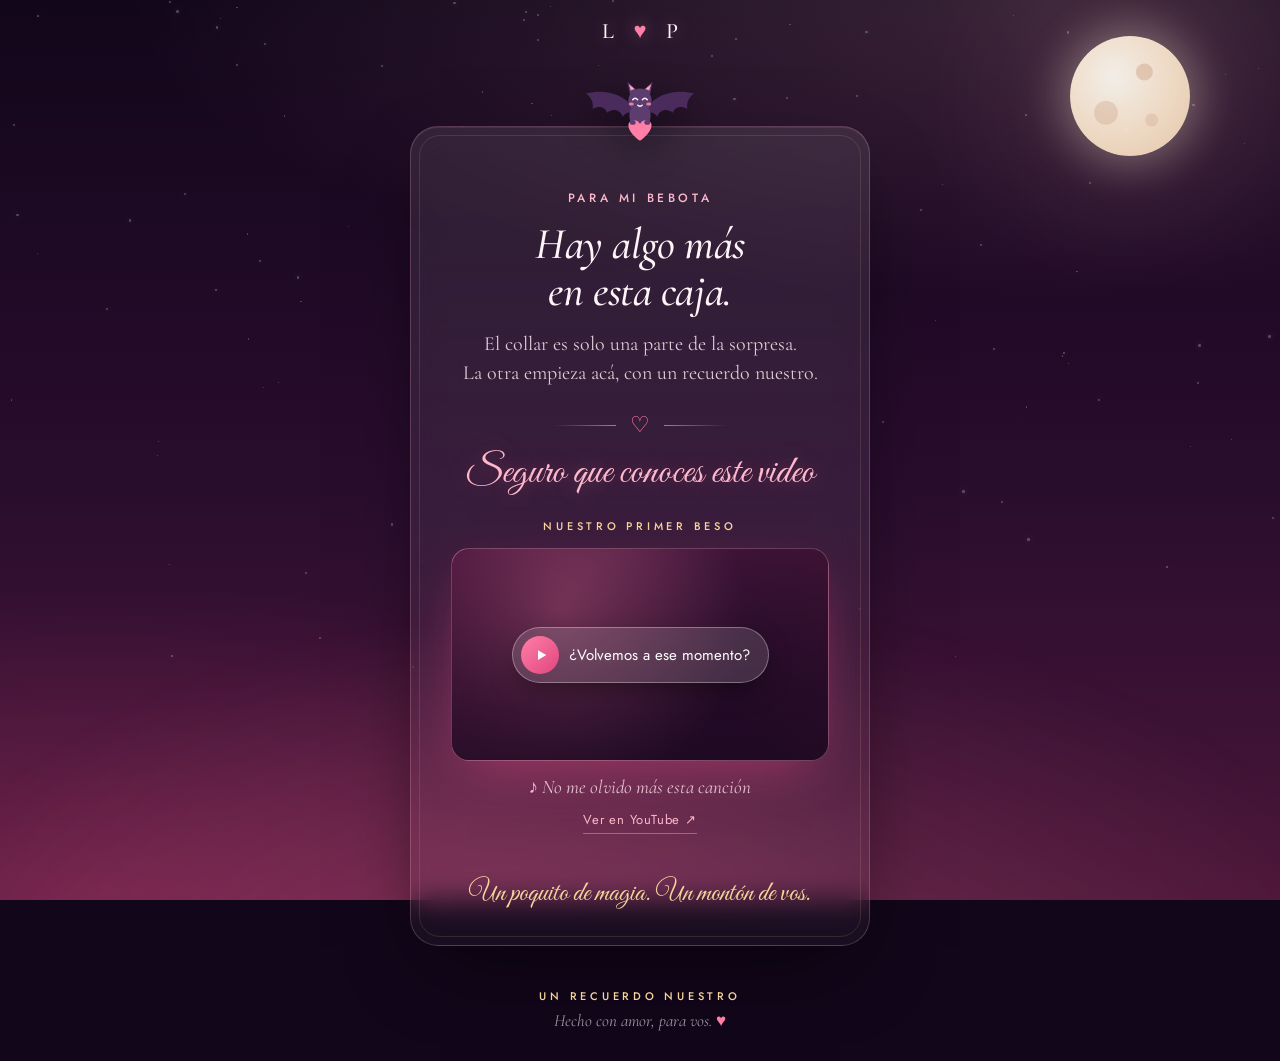
==== paula/index.html @ 3a9143e6 "Agregar página sorpresa para Paula con QR Página romántica en /paula/ con cuatro pantallas: la sorpr" ====
<!DOCTYPE html>
<html lang="es">

  <head>
    <meta charset="UTF-8">
    <meta name="viewport" content="width=device-width, initial-scale=1.0, viewport-fit=cover">
    <title>Para Paula · De Lisandro</title>
    <meta name="description" content="Un pedacito de nosotros, guardado en una sorpresa. Con amor, Lisandro.">
    <meta name="robots" content="noindex, nofollow">
    <meta name="theme-color" content="#12061a">
    <meta property="og:title" content="Para Paula · De Lisandro">
    <meta property="og:description" content="Un pedacito de nosotros, guardado en una sorpresa. Con amor, Lisandro.">
    <meta property="og:type" content="website">
    <link rel="icon" href="data:image/svg+xml,%3Csvg xmlns='http://www.w3.org/2000/svg' viewBox='0 0 100 92'%3E%3Cpath d='M50 88C18 66 2 46 6 26 10 8 34 2 50 22 66 2 90 8 94 26 98 46 82 66 50 88Z' fill='%23ff7fa6'/%3E%3C/svg%3E">
    <link rel="preconnect" href="https://fonts.googleapis.com">
    <link rel="preconnect" href="https://fonts.gstatic.com" crossorigin>
    <link href="https://fonts.googleapis.com/css2?family=Cormorant+Garamond:ital,wght@0,400;0,500;0,600;1,400;1,500&family=Great+Vibes&family=Jost:wght@300;400;500&display=swap" rel="stylesheet">
    <link rel="stylesheet" href="style.css">
  </head>

  <body>

    <!-- Cielo de fondo: estrellas, luna, murciélagos y corazones (se dibujan desde script.js) -->
    <div class="sky" aria-hidden="true">
      <div class="stars" id="stars"></div>
      <div class="moon"></div>
      <div class="flyer flyer--one" data-flyer></div>
      <div class="flyer flyer--two" data-flyer></div>
      <div class="fog"></div>
    </div>
    <div class="floating-hearts" id="floating-hearts" aria-hidden="true"></div>
    <div class="burst" id="burst" aria-hidden="true"></div>

    <header class="topbar">
      <span class="logo" role="img" aria-label="Lisandro y Paula">L <span class="logo-heart">♥&#xFE0E;</span> P</span>
    </header>

    <main class="stage">

      <!-- PANTALLA 1 — La sorpresa y nuestro primer beso -->
      <section class="screen" id="sorpresa" data-screen aria-labelledby="t-sorpresa">
        <article class="card card--mascot">
          <div class="mascot" data-bat></div>

          <p class="eyebrow reveal" style="--i:0">Para mi bebota</p>
          <h1 class="title reveal" id="t-sorpresa" tabindex="-1" style="--i:1">Hay algo más en esta caja.</h1>
          <p class="lead reveal" style="--i:2"><span class="line">El collar es solo una parte de la sorpresa.</span><span class="line">La otra empieza acá, con un recuerdo nuestro.</span></p>

          <p class="divider reveal" style="--i:3" aria-hidden="true">♡</p>

          <h2 class="subtitle reveal" style="--i:4">Seguro que conoces este video</h2>

          <figure class="video reveal" style="--i:5">
            <p class="eyebrow eyebrow--gold">Nuestro primer beso</p>
            <div class="video-frame" id="video-frame">
              <button type="button" class="video-poster" id="video-play">
                <img src="https://i.ytimg.com/vi/SsMf6sp0zJc/hqdefault.jpg" alt="" decoding="async" onerror="this.remove()">
                <span class="play-pill">
                  <span class="play-icon" aria-hidden="true">
                    <svg viewBox="0 0 24 24"><path d="M8 5.5v13l11-6.5z" fill="currentColor"/></svg>
                  </span>
                  ¿Volvemos a ese momento?
                </span>
              </button>
            </div>
            <figcaption class="video-caption">
              <span class="song"><span aria-hidden="true">♪ </span>No me olvido más esta canción</span>
              <a class="yt-link" id="yt-link" href="https://youtu.be/SsMf6sp0zJc" target="_blank" rel="noopener">Ver en YouTube ↗</a>
            </figcaption>
          </figure>

          <!-- Aparece cuando le da play al video -->
          <div class="continue" id="continue">
            <div class="continue-inner">
              <p class="hint">La sorpresa sigue acá…</p>
              <button type="button" class="btn btn-primary" id="btn-continue" data-go="carta">Seguí por acá bb →</button>
            </div>
          </div>

          <p class="quote reveal" style="--i:6">Un poquito de magia. Un montón de vos.</p>
        </article>
      </section>

      <!-- PANTALLA 2 — La carta romántica -->
      <section class="screen" id="carta" data-screen aria-labelledby="t-carta" hidden>
        <article class="card card--letter">
          <button type="button" class="back" data-go="sorpresa">← Volver a nuestro recuerdo</button>

          <p class="eyebrow reveal" style="--i:0">De Lisandro, para vos ♡</p>
          <h1 class="title reveal" id="t-carta" tabindex="-1" style="--i:1">Qué bueno tenerte en mi vida.</h1>

          <div class="letter">
            <p class="reveal" style="--i:2">No sabía que ese beso iba a convertirse en tantas ganas de estar con vos.</p>
            <p class="letter-highlight reveal" style="--i:3">Sos lo mejor que me pasó este año.</p>
            <p class="reveal" style="--i:4">Me encantan todo momento de estar con vos, desde salir hasta caminar a la deriva a cualquier lado.</p>
            <p class="reveal" style="--i:5">Y si hoy preparé esta sorpresa, es porque hay algo que tengo que decirte…</p>
          </div>

          <p class="signature reveal" style="--i:6"><span>Con mucho amor,</span> Lisandro</p>

          <div class="cta reveal" style="--i:7">
            <button type="button" class="btn btn-primary" data-go="pregunta">Tengo una pregunta para vos ♡</button>
            <p class="hint">Tocá cuando estés lista.</p>
          </div>

          <p class="quote reveal" style="--i:8">Mis momentos favoritos tienen un poquito de vos.</p>
        </article>
      </section>

      <!-- PANTALLA 3 — La gran pregunta -->
      <section class="screen" id="pregunta" data-screen aria-labelledby="t-pregunta" hidden>
        <article class="card card--question">
          <div class="big-heart reveal" style="--i:0" aria-hidden="true">
            <svg viewBox="0 0 100 92">
              <defs>
                <linearGradient id="heart-gradient" x1="0" y1="0" x2="1" y2="1">
                  <stop offset="0" stop-color="#ffc2d4"/>
                  <stop offset=".5" stop-color="#ff7fa6"/>
                  <stop offset="1" stop-color="#d63a74"/>
                </linearGradient>
              </defs>
              <path d="M50 88C18 66 2 46 6 26 10 8 34 2 50 22 66 2 90 8 94 26 98 46 82 66 50 88Z" fill="url(#heart-gradient)"/>
              <path d="M24 20c-7 3-10 10-8 18" fill="none" stroke="rgba(255,255,255,.55)" stroke-width="4" stroke-linecap="round"/>
            </svg>
          </div>

          <p class="eyebrow reveal" style="--i:1">Paula… ✧</p>
          <h1 class="title title--question reveal" id="t-pregunta" tabindex="-1" style="--i:2">¿Querés ser mi novia?</h1>
          <p class="lead reveal" style="--i:3">Quería decírtelo hace rato y ya estoy seguro de esto.</p>

          <div class="choices reveal" style="--i:4">
            <button type="button" class="btn btn-primary btn-yes" id="btn-si">Sí, quiero ♡</button>
            <button type="button" class="btn btn-ghost" id="btn-persona">Prefiero decírtelo en persona</button>
          </div>
          <p class="persona-note" id="persona-note" role="status" aria-live="polite"></p>

          <p class="quote reveal" style="--i:5">Vos, yo y todo lo lindo que viene.</p>
        </article>
      </section>

      <!-- PANTALLA 4 — Si acepta -->
      <section class="screen" id="si" data-screen aria-labelledby="t-si" hidden>
        <article class="card card--mascot card--yes">
          <div class="mascot mascot--yes" data-bat></div>

          <p class="eyebrow reveal" style="--i:0">Nuestro próximo capítulo ♡</p>
          <h1 class="title reveal" id="t-si" tabindex="-1" style="--i:1">Ahora sí… vení, dame un beso.</h1>
          <p class="lead reveal" style="--i:2"><span class="line">Qué lindo haberte conocido.</span><span class="line">Y qué lindo todo lo que nos queda por vivir.</span></p>

          <p class="signature signature--duo reveal" style="--i:3">Paula &amp; Lisandro</p>
          <p class="since reveal" id="since" style="--i:4"></p>

          <p class="eyebrow dedication reveal" style="--i:5">Con mucho amor para mi bebota</p>

          <div class="reveal" style="--i:6">
            <button type="button" class="btn btn-ghost" data-go="sorpresa">Volver a ver nuestra sorpresa ↺</button>
          </div>
        </article>
      </section>

    </main>

    <footer class="footer">
      <p class="eyebrow eyebrow--gold">Un recuerdo nuestro</p>
      <p class="footer-love">Hecho con amor, para vos. <span class="footer-heart">♥&#xFE0E;</span></p>
    </footer>

    <script src="script.js"></script>
    <script src="https://www.youtube.com/iframe_api" async></script>

  </body>

</html>
---- paula/style.css ----
:root {
  --night-1: #12061a;
  --night-2: #2a0d2e;
  --night-3: #4a1638;
  --ink: #fff4f7;
  --ink-soft: rgba(255, 236, 242, 0.84);
  --ink-faint: rgba(255, 236, 242, 0.6);
  --rose: #ff7fa6;
  --rose-deep: #e0467f;
  --rose-soft: #ffb8cb;
  --gold: #f6d39b;
  --card-border: rgba(255, 184, 203, 0.22);
  --bat: #12081a;
  --serif: 'Cormorant Garamond', Georgia, 'Times New Roman', serif;
  --script: 'Great Vibes', 'Brush Script MT', cursive;
  --sans: 'Jost', 'Helvetica Neue', Arial, sans-serif;
}

*,
*::before,
*::after {
  box-sizing: border-box;
}

html {
  color-scheme: dark;
  background: var(--night-1);
  -webkit-text-size-adjust: 100%;
}

body {
  margin: 0;
  min-height: 100vh;
  min-height: 100dvh;
  display: flex;
  flex-direction: column;
  background: var(--night-1);
  color: var(--ink);
  font-family: var(--serif);
  overflow-x: hidden;
  -webkit-tap-highlight-color: transparent;
}

/* ---------- Cielo ---------- */

.sky {
  position: fixed;
  inset: 0;
  z-index: 0;
  overflow: hidden;
  pointer-events: none;
  background:
    radial-gradient(120% 55% at 82% 0%, rgba(255, 184, 203, 0.16), transparent 60%),
    radial-gradient(90% 50% at 8% 100%, rgba(224, 70, 127, 0.28), transparent 70%),
    linear-gradient(180deg, var(--night-1) 0%, var(--night-2) 55%, var(--night-3) 100%);
}

.star {
  position: absolute;
  width: var(--s);
  height: var(--s);
  border-radius: 50%;
  background: #fff;
  box-shadow: 0 0 6px rgba(255, 255, 255, 0.7);
  opacity: 0.25;
  animation: twinkle var(--d) ease-in-out var(--delay) infinite;
}

.moon {
  position: absolute;
  top: calc(env(safe-area-inset-top) + 4vh);
  right: 7vw;
  width: clamp(64px, 19vw, 120px);
  aspect-ratio: 1;
  border-radius: 50%;
  background: radial-gradient(circle at 36% 34%, #fffbf3 0%, #fbe9d3 45%, #f0d0b0 100%);
  box-shadow:
    0 0 40px 10px rgba(255, 236, 210, 0.32),
    0 0 140px 50px rgba(255, 184, 203, 0.14);
  opacity: 0.94;
}

.moon::before {
  content: '';
  position: absolute;
  inset: 0;
  border-radius: 50%;
  background:
    radial-gradient(circle at 62% 30%, rgba(214, 170, 140, 0.45) 0 7%, transparent 8%),
    radial-gradient(circle at 30% 64%, rgba(214, 170, 140, 0.35) 0 10%, transparent 11%),
    radial-gradient(circle at 68% 70%, rgba(214, 170, 140, 0.3) 0 5%, transparent 6%);
}

.fog {
  position: absolute;
  left: -10%;
  right: -10%;
  bottom: -12%;
  height: 45%;
  background: radial-gradient(ellipse at 50% 100%, rgba(255, 127, 166, 0.22), transparent 70%);
  filter: blur(20px);
}

/* Murciélagos que cruzan la luna */
.flyer {
  position: absolute;
  left: 0;
  top: 0;
  width: 58px;
  color: var(--bat);
  will-change: transform;
  filter: drop-shadow(0 0 1px rgba(255, 220, 230, 0.25));
}

.flyer svg {
  display: block;
  width: 100%;
  height: auto;
  animation: bob 1.1s ease-in-out infinite;
}

.flyer--one {
  animation: fly-one 26s linear 2s infinite;
  transform: translate(-30vw, 30vh);
}

.flyer--two {
  width: 40px;
  animation: fly-two 34s linear 13s infinite;
  transform: translate(130vw, 20vh) scaleX(-1);
}

.fly-wing {
  transform-box: fill-box;
}

.fly-wing--l {
  transform-origin: 100% 40%;
  animation: flap-l 0.32s ease-in-out infinite alternate;
}

.fly-wing--r {
  transform-origin: 0% 40%;
  animation: flap-r 0.32s ease-in-out infinite alternate;
}

/* Corazones flotando */
.floating-hearts {
  position: fixed;
  inset: 0;
  z-index: 1;
  overflow: hidden;
  pointer-events: none;
}

.float-heart {
  position: absolute;
  bottom: -40px;
  left: var(--x);
  font-size: var(--size);
  line-height: 1;
  color: var(--c);
  opacity: 0;
  animation: float-up var(--dur) linear forwards;
}

.burst {
  position: fixed;
  inset: 0;
  z-index: 20;
  overflow: hidden;
  pointer-events: none;
}

.burst-heart {
  position: absolute;
  left: var(--ox);
  top: var(--oy);
  font-size: var(--size);
  line-height: 1;
  color: var(--c);
  animation: burst var(--dur) cubic-bezier(0.12, 0.7, 0.3, 1) forwards;
}

/* ---------- Estructura ---------- */

.topbar,
.stage,
.footer {
  position: relative;
  z-index: 2;
}

.topbar {
  display: flex;
  justify-content: center;
  padding: calc(env(safe-area-inset-top) + 18px) 16px 8px;
}

.logo {
  font-family: var(--serif);
  font-weight: 500;
  font-size: 22px;
  letter-spacing: 0.32em;
  padding-left: 0.32em;
  color: var(--ink);
  text-shadow: 0 0 18px rgba(255, 184, 203, 0.4);
}

.logo-heart {
  display: inline-block;
  color: var(--rose);
  animation: heartbeat 1.8s ease-in-out infinite;
}

.stage {
  flex: 1;
  display: flex;
  justify-content: center;
  align-items: flex-start;
  padding: 12px 16px 24px;
}

.screen {
  width: 100%;
  max-width: 460px;
  animation: screen-in 0.7s cubic-bezier(0.2, 0.7, 0.2, 1) backwards;
}

.screen[hidden] {
  display: none;
}

.card {
  position: relative;
  text-align: center;
  padding: 40px 22px 34px;
  border-radius: 28px;
  background: linear-gradient(180deg, rgba(255, 255, 255, 0.09), rgba(255, 255, 255, 0.035));
  border: 1px solid var(--card-border);
  box-shadow:
    0 30px 80px -30px rgba(0, 0, 0, 0.75),
    inset 0 1px 0 rgba(255, 255, 255, 0.08);
  -webkit-backdrop-filter: blur(14px);
  backdrop-filter: blur(14px);
}

.card::before {
  content: '';
  position: absolute;
  inset: 8px;
  border: 1px solid rgba(246, 211, 155, 0.13);
  border-radius: 21px;
  pointer-events: none;
}

.card--mascot {
  margin-top: 46px;
  padding-top: 58px;
}

/* ---------- Murcielaguito ---------- */

.mascot {
  position: absolute;
  top: -50px;
  left: 50%;
  width: 116px;
  margin-left: -58px;
  cursor: pointer;
  z-index: 3;
  filter: drop-shadow(0 10px 18px rgba(0, 0, 0, 0.45));
}

.mascot svg {
  display: block;
  width: 100%;
  height: auto;
  overflow: visible;
  animation: bob 3.4s ease-in-out infinite;
}

.mascot.is-happy svg {
  animation: hop 0.8s cubic-bezier(0.3, 1.6, 0.5, 1);
}

.bat-wing {
  transform-box: fill-box;
}

.bat-wing--l {
  transform-origin: 100% 55%;
  animation: wave-l 2.6s ease-in-out infinite;
}

.bat-wing--r {
  transform-origin: 0% 55%;
  animation: wave-r 2.6s ease-in-out infinite;
}

.bat-heart {
  transform-box: fill-box;
  transform-origin: center;
  animation: heartbeat 1.6s ease-in-out infinite;
}

/* ---------- Tipografía ---------- */

.eyebrow {
  font-family: var(--sans);
  font-weight: 500;
  font-size: 12px;
  letter-spacing: 0.3em;
  text-transform: uppercase;
  color: var(--rose-soft);
  margin: 0 0 14px;
  text-wrap: balance;
}

.eyebrow--gold {
  font-size: 11px;
  letter-spacing: 0.34em;
  color: var(--gold);
}

.title {
  font-weight: 500;
  font-style: italic;
  font-size: clamp(34px, 9.4vw, 44px);
  line-height: 1.06;
  letter-spacing: -0.01em;
  margin: 0 0 16px;
  color: var(--ink);
  text-wrap: balance;
}

.title:focus {
  outline: none;
}

.lead {
  font-size: 20px;
  line-height: 1.45;
  color: var(--ink-soft);
  margin: 0;
}

.lead .line {
  display: block;
  text-wrap: balance;
}

.divider {
  display: flex;
  align-items: center;
  justify-content: center;
  gap: 14px;
  margin: 24px 0 12px;
  font-size: 22px;
  color: var(--rose);
}

.divider::before,
.divider::after {
  content: '';
  width: 64px;
  height: 1px;
  background: linear-gradient(90deg, transparent, rgba(255, 184, 203, 0.6));
}

.divider::after {
  transform: scaleX(-1);
}

.subtitle {
  font-family: var(--script);
  font-weight: 400;
  font-size: clamp(32px, 9vw, 40px);
  line-height: 1.15;
  color: var(--rose-soft);
  margin: 0 0 22px;
  text-shadow: 0 0 22px rgba(255, 127, 166, 0.35);
}

.quote {
  font-family: var(--script);
  font-size: 28px;
  line-height: 1.25;
  color: var(--gold);
  margin: 34px 0 0;
  opacity: 0.92;
  text-wrap: balance;
}

.hint {
  font-style: italic;
  font-size: 18px;
  color: var(--ink-faint);
  margin: 0 0 14px;
}

/* ---------- Video ---------- */

.video {
  margin: 0;
}

.video-frame {
  position: relative;
  aspect-ratio: 16 / 9;
  border-radius: 18px;
  overflow: hidden;
  background:
    radial-gradient(circle at 30% 30%, rgba(255, 127, 166, 0.35), transparent 60%),
    linear-gradient(135deg, #5a1f4a, #1e0824);
  border: 1px solid rgba(255, 184, 203, 0.3);
  box-shadow: 0 18px 50px -18px rgba(224, 70, 127, 0.6);
}

.video-frame iframe {
  position: absolute;
  inset: 0;
  width: 100%;
  height: 100%;
  border: 0;
}

.video-poster {
  appearance: none;
  position: absolute;
  inset: 0;
  width: 100%;
  height: 100%;
  margin: 0;
  padding: 0;
  border: 0;
  background: none;
  color: inherit;
  cursor: pointer;
  display: grid;
  place-items: center;
}

.video-poster img {
  position: absolute;
  inset: 0;
  width: 100%;
  height: 100%;
  object-fit: cover;
  filter: saturate(0.9) brightness(0.72);
  transition: transform 0.8s ease, filter 0.8s ease;
}

.video-poster::after {
  content: '';
  position: absolute;
  inset: 0;
  background:
    linear-gradient(180deg, rgba(18, 6, 26, 0.05), rgba(18, 6, 26, 0.55)),
    radial-gradient(circle, transparent 45%, rgba(74, 22, 56, 0.55));
}

.video-poster:hover img {
  transform: scale(1.04);
  filter: saturate(1) brightness(0.8);
}

.play-pill {
  position: relative;
  z-index: 1;
  display: inline-flex;
  align-items: center;
  gap: 10px;
  padding: 8px 18px 8px 8px;
  border-radius: 999px;
  background: rgba(255, 255, 255, 0.14);
  border: 1px solid rgba(255, 255, 255, 0.32);
  -webkit-backdrop-filter: blur(8px);
  backdrop-filter: blur(8px);
  font-family: var(--sans);
  font-size: 15px;
  color: #fff;
  box-shadow: 0 10px 30px -10px rgba(0, 0, 0, 0.6);
  transition: transform 0.25s ease;
}

.video-poster:hover .play-pill {
  transform: scale(1.04);
}

.video-poster:active .play-pill {
  transform: scale(0.97);
}

.video-poster:focus-visible {
  outline: none;
}

.video-poster:focus-visible .play-pill {
  outline: 2px solid var(--gold);
  outline-offset: 3px;
}

.play-icon {
  display: grid;
  place-items: center;
  width: 38px;
  height: 38px;
  border-radius: 50%;
  background: linear-gradient(135deg, var(--rose), var(--rose-deep));
  animation: ring 2.2s ease-out infinite;
}

.play-icon svg {
  width: 18px;
  height: 18px;
  margin-left: 2px;
}

.video-caption {
  display: flex;
  flex-direction: column;
  align-items: center;
  gap: 8px;
  margin-top: 14px;
}

.song {
  font-style: italic;
  font-size: 19px;
  color: var(--ink-soft);
}

.yt-link {
  font-family: var(--sans);
  font-size: 13px;
  letter-spacing: 0.06em;
  color: var(--rose-soft);
  text-decoration: none;
  padding: 4px 0;
  border-bottom: 1px solid rgba(255, 184, 203, 0.4);
}

.yt-link:hover {
  color: var(--ink);
  border-bottom-color: var(--ink);
}

.yt-link:focus-visible {
  outline: 2px solid var(--gold);
  outline-offset: 3px;
  border-radius: 2px;
}

/* El botón para seguir aparece después de dar play */
.continue {
  display: grid;
  grid-template-rows: 0fr;
  opacity: 0;
  visibility: hidden;
  margin-top: 0;
  transition: grid-template-rows 0.8s ease, opacity 0.8s ease, margin-top 0.8s ease, visibility 0.8s;
}

.continue-inner {
  overflow: hidden;
  padding: 4px;
}

.continue.is-visible {
  grid-template-rows: 1fr;
  opacity: 1;
  visibility: visible;
  margin-top: 26px;
}

/* ---------- Botones ---------- */

.btn {
  appearance: none;
  border: 0;
  cursor: pointer;
  display: inline-flex;
  align-items: center;
  justify-content: center;
  min-height: 54px;
  padding: 0 30px;
  border-radius: 999px;
  font-family: var(--sans);
  font-weight: 500;
  font-size: 16px;
  letter-spacing: 0.02em;
  color: #fff;
  touch-action: manipulation;
  transition: transform 0.25s ease, box-shadow 0.25s ease, background-color 0.25s ease, border-color 0.25s ease;
}

.btn:focus-visible {
  outline: 2px solid var(--gold);
  outline-offset: 3px;
}

.btn:active {
  transform: scale(0.97);
}

.btn-primary {
  background: linear-gradient(135deg, #ff9dbb 0%, var(--rose) 42%, var(--rose-deep) 100%);
  box-shadow:
    0 14px 32px -12px rgba(224, 70, 127, 0.85),
    inset 0 1px 0 rgba(255, 255, 255, 0.35);
}

.btn-primary:hover {
  transform: translateY(-2px);
  box-shadow:
    0 18px 38px -12px rgba(224, 70, 127, 0.95),
    inset 0 1px 0 rgba(255, 255, 255, 0.35);
}

.btn-ghost {
  background: rgba(255, 255, 255, 0.05);
  border: 1px solid rgba(255, 184, 203, 0.38);
  color: var(--ink);
}

.btn-ghost:hover {
  background: rgba(255, 255, 255, 0.1);
  border-color: rgba(255, 184, 203, 0.6);
}

.btn.is-pulsing {
  animation: btn-pulse 1.5s ease-in-out 3;
}

.back {
  appearance: none;
  display: flex;
  margin: -14px auto 22px -6px;
  padding: 8px 6px;
  border: 0;
  background: none;
  cursor: pointer;
  font-family: var(--sans);
  font-size: 13px;
  letter-spacing: 0.04em;
  color: var(--ink-faint);
  transition: color 0.2s ease;
}

.back:hover {
  color: var(--ink);
}

.back:focus-visible {
  outline: 2px solid var(--gold);
  outline-offset: 2px;
  border-radius: 6px;
}

/* ---------- Pantalla 2: la carta ---------- */

.letter {
  margin-top: 22px;
}

.letter p {
  font-size: 20px;
  line-height: 1.55;
  color: var(--ink-soft);
  margin: 0 0 16px;
  text-wrap: pretty;
}

.letter .letter-highlight {
  position: relative;
  margin: 26px 0;
  font-style: italic;
  font-size: 27px;
  line-height: 1.25;
  color: var(--ink);
  text-shadow: 0 0 24px rgba(255, 127, 166, 0.45);
}

.letter-highlight::before,
.letter-highlight::after {
  content: '✧';
  display: block;
  font-size: 15px;
  font-style: normal;
  color: var(--gold);
  opacity: 0.85;
}

.letter-highlight::before {
  margin-bottom: 6px;
}

.letter-highlight::after {
  margin-top: 6px;
}

.signature {
  font-family: var(--script);
  font-size: 42px;
  line-height: 1.1;
  color: var(--rose-soft);
  margin: 18px 0 30px;
}

.signature span {
  display: block;
  margin-bottom: 4px;
  font-family: var(--serif);
  font-style: italic;
  font-size: 18px;
  color: var(--ink-faint);
}

.cta .hint {
  margin: 12px 0 0;
}

/* ---------- Pantalla 3: la pregunta ---------- */

.card--question {
  padding-top: 36px;
}

.big-heart {
  width: 86px;
  margin: 0 auto 20px;
}

.big-heart svg {
  display: block;
  width: 100%;
  height: auto;
  filter: drop-shadow(0 0 26px rgba(255, 127, 166, 0.65));
  animation: heartbeat 1.4s ease-in-out infinite;
}

.title--question {
  font-size: clamp(44px, 12.5vw, 58px);
  margin-bottom: 18px;
  text-shadow: 0 0 30px rgba(255, 127, 166, 0.35);
}

.choices {
  display: flex;
  flex-direction: column;
  gap: 12px;
  margin-top: 30px;
}

.choices .btn {
  width: 100%;
}

.btn-yes {
  min-height: 60px;
  font-size: 18px;
}

.btn-ghost.is-chosen {
  border-color: var(--rose-soft);
  background: rgba(255, 127, 166, 0.12);
}

.persona-note {
  margin: 0;
  font-style: italic;
  font-size: 19px;
  line-height: 1.4;
  color: var(--rose-soft);
  text-wrap: balance;
}

.persona-note:not(:empty) {
  margin-top: 18px;
  animation: rise 0.6s ease both;
}

/* ---------- Pantalla 4: dijo que sí ---------- */

.card--yes {
  background:
    radial-gradient(120% 60% at 50% 0%, rgba(255, 127, 166, 0.18), transparent 70%),
    linear-gradient(180deg, rgba(255, 255, 255, 0.1), rgba(255, 255, 255, 0.04));
}

.signature--duo {
  font-size: 48px;
  color: var(--ink);
  margin: 26px 0 6px;
  text-shadow: 0 0 26px rgba(255, 127, 166, 0.5);
}

.since {
  font-family: var(--sans);
  font-size: 13px;
  letter-spacing: 0.08em;
  color: var(--gold);
  margin: 0 0 26px;
}

.since:empty {
  display: none;
}

.dedication {
  margin: 0 0 26px;
}

/* ---------- Pie ---------- */

.footer {
  text-align: center;
  padding: 18px 16px calc(env(safe-area-inset-bottom) + 30px);
}

.footer .eyebrow {
  margin-bottom: 6px;
}

.footer-love {
  margin: 0;
  font-style: italic;
  font-size: 17px;
  color: var(--ink-faint);
}

.footer-heart {
  color: var(--rose);
}

/* ---------- Animaciones ---------- */

.reveal {
  animation: rise 0.9s cubic-bezier(0.2, 0.7, 0.2, 1) both;
  animation-delay: calc(var(--i, 0) * 150ms + 120ms);
}

@keyframes rise {
  from {
    opacity: 0;
    transform: translateY(14px);
  }
  to {
    opacity: 1;
    transform: none;
  }
}

@keyframes screen-in {
  from {
    opacity: 0;
    transform: translateY(18px) scale(0.985);
  }
  to {
    opacity: 1;
    transform: none;
  }
}

@keyframes twinkle {
  0%, 100% { opacity: 0.2; transform: scale(0.8); }
  50% { opacity: 1; transform: scale(1.15); }
}

@keyframes heartbeat {
  0%, 100% { transform: scale(1); }
  14% { transform: scale(1.14); }
  28% { transform: scale(1); }
  42% { transform: scale(1.1); }
  70% { transform: scale(1); }
}

@keyframes bob {
  0%, 100% { transform: translateY(0); }
  50% { transform: translateY(-6px); }
}

@keyframes hop {
  0% { transform: translateY(0) rotate(0); }
  35% { transform: translateY(-22px) rotate(-8deg); }
  65% { transform: translateY(-10px) rotate(6deg); }
  100% { transform: translateY(0) rotate(0); }
}

@keyframes wave-l {
  0%, 100% { transform: rotate(0); }
  50% { transform: rotate(9deg); }
}

@keyframes wave-r {
  0%, 100% { transform: rotate(0); }
  50% { transform: rotate(-9deg); }
}

@keyframes flap-l {
  from { transform: rotate(-26deg); }
  to { transform: rotate(22deg) scaleY(0.7); }
}

@keyframes flap-r {
  from { transform: rotate(26deg); }
  to { transform: rotate(-22deg) scaleY(0.7); }
}

@keyframes fly-one {
  0% { transform: translate(-30vw, 32vh) scale(0.75) rotate(-8deg); }
  14% { transform: translate(20vw, 22vh) scale(0.85) rotate(-4deg); }
  28% { transform: translate(58vw, 10vh) scale(0.95) rotate(6deg); }
  38% { transform: translate(80vw, 7vh) scale(0.9) rotate(-4deg); }
  50% { transform: translate(130vw, 3vh) scale(0.8) rotate(4deg); }
  100% { transform: translate(130vw, 3vh) scale(0.8); }
}

@keyframes fly-two {
  0% { transform: translate(130vw, 18vh) scaleX(-1) scale(0.7); }
  20% { transform: translate(84vw, 9vh) scaleX(-1) scale(0.8) rotate(-6deg); }
  40% { transform: translate(30vw, 26vh) scaleX(-1) scale(0.7) rotate(5deg); }
  55% { transform: translate(-30vw, 40vh) scaleX(-1) scale(0.6); }
  100% { transform: translate(-30vw, 40vh) scaleX(-1) scale(0.6); }
}

@keyframes float-up {
  0% { transform: translate(0, 0) rotate(0); opacity: 0; }
  10% { opacity: var(--o); }
  85% { opacity: var(--o); }
  100% { transform: translate(var(--drift), -115vh) rotate(var(--rot)); opacity: 0; }
}

@keyframes burst {
  0% { transform: translate(-50%, -50%) scale(0.3); opacity: 1; }
  70% { opacity: 1; }
  100% { transform: translate(calc(-50% + var(--dx)), calc(-50% + var(--dy))) scale(1) rotate(var(--rot)); opacity: 0; }
}

@keyframes ring {
  0% { box-shadow: 0 0 0 0 rgba(255, 127, 166, 0.55); }
  100% { box-shadow: 0 0 0 14px rgba(255, 127, 166, 0); }
}

@keyframes btn-pulse {
  0%, 100% { transform: scale(1); }
  50% { transform: scale(1.05); box-shadow: 0 0 0 10px rgba(255, 127, 166, 0.15), 0 14px 32px -12px rgba(224, 70, 127, 0.85); }
}

@media (min-width: 640px) {
  .card {
    padding-left: 40px;
    padding-right: 40px;
  }

  .card--mascot {
    padding-top: 62px;
  }

  .stage {
    padding-top: 28px;
  }
}

@media (prefers-reduced-motion: reduce) {
  *,
  *::before,
  *::after {
    animation-duration: 0.01ms !important;
    animation-delay: 0ms !important;
    animation-iteration-count: 1 !important;
    transition-duration: 0.01ms !important;
  }

  .flyer {
    display: none;
  }
}
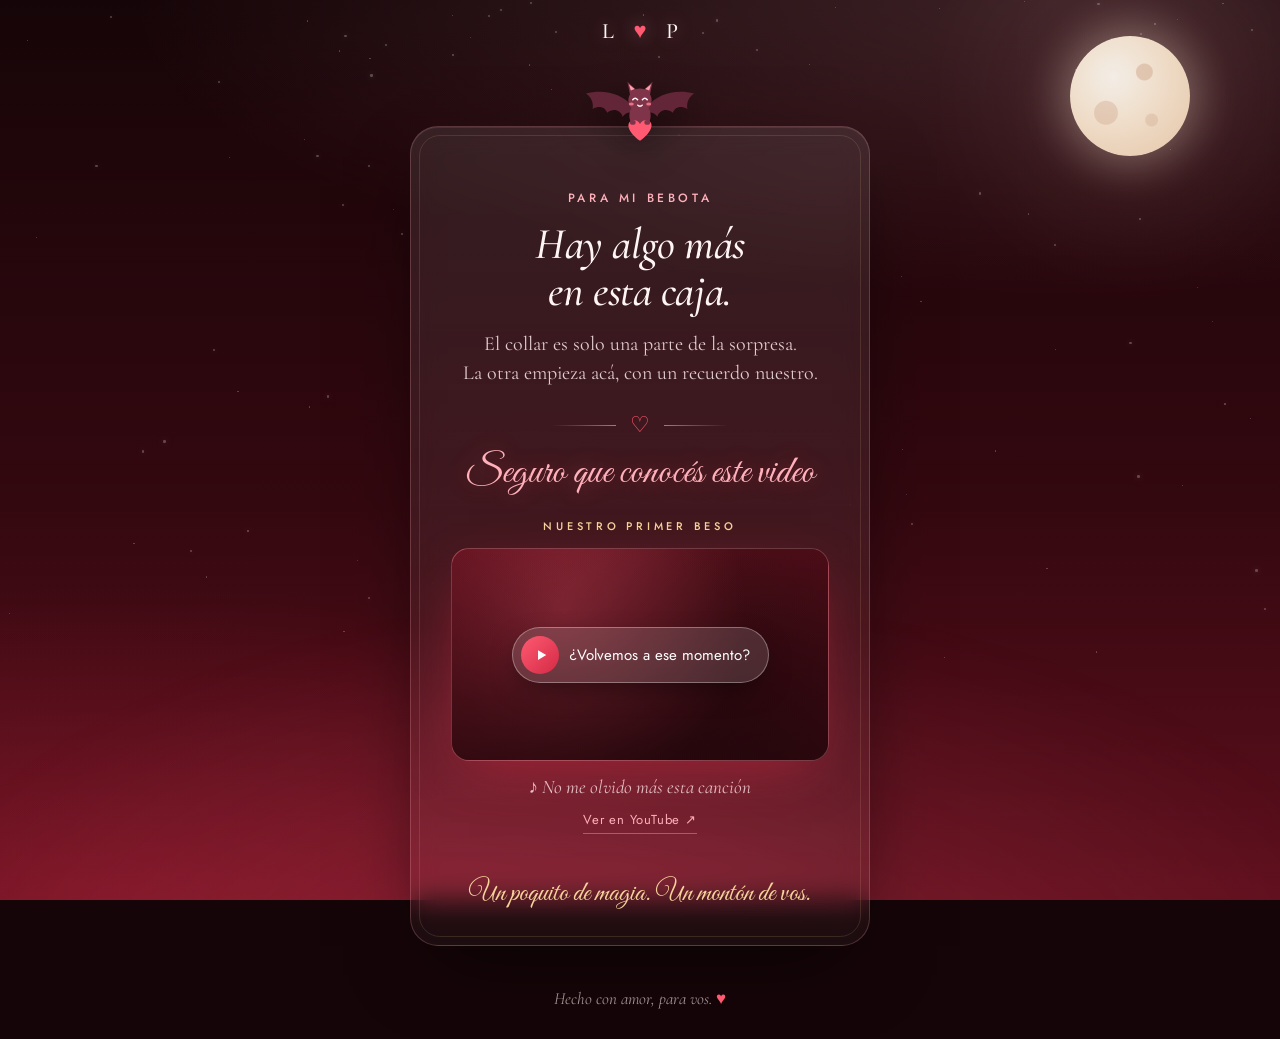
==== commit 8ff2a6de: "Pasar la paleta a rojo y pulir los textos - Colores de violeta a borravino y rojo rosado, incluido e" ====
--- a/paula/index.html
+++ b/paula/index.html
@@ -7,11 +7,11 @@
     <title>Para Paula · De Lisandro</title>
     <meta name="description" content="Un pedacito de nosotros, guardado en una sorpresa. Con amor, Lisandro.">
     <meta name="robots" content="noindex, nofollow">
-    <meta name="theme-color" content="#12061a">
+    <meta name="theme-color" content="#160508">
     <meta property="og:title" content="Para Paula · De Lisandro">
     <meta property="og:description" content="Un pedacito de nosotros, guardado en una sorpresa. Con amor, Lisandro.">
     <meta property="og:type" content="website">
-    <link rel="icon" href="data:image/svg+xml,%3Csvg xmlns='http://www.w3.org/2000/svg' viewBox='0 0 100 92'%3E%3Cpath d='M50 88C18 66 2 46 6 26 10 8 34 2 50 22 66 2 90 8 94 26 98 46 82 66 50 88Z' fill='%23ff7fa6'/%3E%3C/svg%3E">
+    <link rel="icon" href="data:image/svg+xml,%3Csvg xmlns='http://www.w3.org/2000/svg' viewBox='0 0 100 92'%3E%3Cpath d='M50 88C18 66 2 46 6 26 10 8 34 2 50 22 66 2 90 8 94 26 98 46 82 66 50 88Z' fill='%23ff5a72'/%3E%3C/svg%3E">
     <link rel="preconnect" href="https://fonts.googleapis.com">
     <link rel="preconnect" href="https://fonts.gstatic.com" crossorigin>
     <link href="https://fonts.googleapis.com/css2?family=Cormorant+Garamond:ital,wght@0,400;0,500;0,600;1,400;1,500&family=Great+Vibes&family=Jost:wght@300;400;500&display=swap" rel="stylesheet">
@@ -48,7 +48,7 @@
 
           <p class="divider reveal" style="--i:3" aria-hidden="true">♡</p>
 
-          <h2 class="subtitle reveal" style="--i:4">Seguro que conoces este video</h2>
+          <h2 class="subtitle reveal" style="--i:4">Seguro que conocés este video</h2>
 
           <figure class="video reveal" style="--i:5">
             <p class="eyebrow eyebrow--gold">Nuestro primer beso</p>
@@ -72,7 +72,7 @@
           <!-- Aparece cuando le da play al video -->
           <div class="continue" id="continue">
             <div class="continue-inner">
-              <p class="hint">La sorpresa sigue acá…</p>
+              <p class="hint">Y esto recién empieza…</p>
               <button type="button" class="btn btn-primary" id="btn-continue" data-go="carta">Seguí por acá bb →</button>
             </div>
           </div>
@@ -92,8 +92,8 @@
           <div class="letter">
             <p class="reveal" style="--i:2">No sabía que ese beso iba a convertirse en tantas ganas de estar con vos.</p>
             <p class="letter-highlight reveal" style="--i:3">Sos lo mejor que me pasó este año.</p>
-            <p class="reveal" style="--i:4">Me encantan todo momento de estar con vos, desde salir hasta caminar a la deriva a cualquier lado.</p>
-            <p class="reveal" style="--i:5">Y si hoy preparé esta sorpresa, es porque hay algo que tengo que decirte…</p>
+            <p class="reveal" style="--i:4">Me encanta cada momento con vos, desde salir a cualquier lado hasta caminar a la deriva.</p>
+            <p class="reveal" style="--i:5">Y si hoy preparé todo esto, es porque hay algo que tengo que decirte…</p>
           </div>
 
           <p class="signature reveal" style="--i:6"><span>Con mucho amor,</span> Lisandro</p>
@@ -102,8 +102,6 @@
             <button type="button" class="btn btn-primary" data-go="pregunta">Tengo una pregunta para vos ♡</button>
             <p class="hint">Tocá cuando estés lista.</p>
           </div>
-
-          <p class="quote reveal" style="--i:8">Mis momentos favoritos tienen un poquito de vos.</p>
         </article>
       </section>
 
@@ -114,9 +112,9 @@
             <svg viewBox="0 0 100 92">
               <defs>
                 <linearGradient id="heart-gradient" x1="0" y1="0" x2="1" y2="1">
-                  <stop offset="0" stop-color="#ffc2d4"/>
-                  <stop offset=".5" stop-color="#ff7fa6"/>
-                  <stop offset="1" stop-color="#d63a74"/>
+                  <stop offset="0" stop-color="#ffc2c8"/>
+                  <stop offset=".5" stop-color="#ff5a72"/>
+                  <stop offset="1" stop-color="#c41e3a"/>
                 </linearGradient>
               </defs>
               <path d="M50 88C18 66 2 46 6 26 10 8 34 2 50 22 66 2 90 8 94 26 98 46 82 66 50 88Z" fill="url(#heart-gradient)"/>
@@ -126,15 +124,13 @@
 
           <p class="eyebrow reveal" style="--i:1">Paula… ✧</p>
           <h1 class="title title--question reveal" id="t-pregunta" tabindex="-1" style="--i:2">¿Querés ser mi novia?</h1>
-          <p class="lead reveal" style="--i:3">Quería decírtelo hace rato y ya estoy seguro de esto.</p>
+          <p class="lead reveal" style="--i:3"><span class="line">Quería decírtelo hace rato y ya estoy seguro de esto.</span></p>
 
           <div class="choices reveal" style="--i:4">
             <button type="button" class="btn btn-primary btn-yes" id="btn-si">Sí, quiero ♡</button>
             <button type="button" class="btn btn-ghost" id="btn-persona">Prefiero decírtelo en persona</button>
           </div>
           <p class="persona-note" id="persona-note" role="status" aria-live="polite"></p>
-
-          <p class="quote reveal" style="--i:5">Vos, yo y todo lo lindo que viene.</p>
         </article>
       </section>
 
@@ -150,7 +146,7 @@
           <p class="signature signature--duo reveal" style="--i:3">Paula &amp; Lisandro</p>
           <p class="since reveal" id="since" style="--i:4"></p>
 
-          <p class="eyebrow dedication reveal" style="--i:5">Con mucho amor para mi bebota</p>
+          <p class="eyebrow dedication reveal" style="--i:5">Para mi bebota ♡</p>
 
           <div class="reveal" style="--i:6">
             <button type="button" class="btn btn-ghost" data-go="sorpresa">Volver a ver nuestra sorpresa ↺</button>
@@ -161,7 +157,6 @@
     </main>
 
     <footer class="footer">
-      <p class="eyebrow eyebrow--gold">Un recuerdo nuestro</p>
       <p class="footer-love">Hecho con amor, para vos. <span class="footer-heart">♥&#xFE0E;</span></p>
     </footer>
 
--- a/paula/style.css
+++ b/paula/style.css
@@ -1,16 +1,16 @@
 :root {
-  --night-1: #12061a;
-  --night-2: #2a0d2e;
-  --night-3: #4a1638;
-  --ink: #fff4f7;
-  --ink-soft: rgba(255, 236, 242, 0.84);
-  --ink-faint: rgba(255, 236, 242, 0.6);
-  --rose: #ff7fa6;
-  --rose-deep: #e0467f;
-  --rose-soft: #ffb8cb;
+  --night-1: #160508;
+  --night-2: #33080f;
+  --night-3: #5e0f1d;
+  --ink: #fff5f5;
+  --ink-soft: rgba(255, 236, 238, 0.84);
+  --ink-faint: rgba(255, 236, 238, 0.6);
+  --rose: #ff5a72;
+  --rose-deep: #d42a45;
+  --rose-soft: #ffb0ba;
   --gold: #f6d39b;
-  --card-border: rgba(255, 184, 203, 0.22);
-  --bat: #12081a;
+  --card-border: rgba(255, 176, 186, 0.22);
+  --bat: #140406;
   --serif: 'Cormorant Garamond', Georgia, 'Times New Roman', serif;
   --script: 'Great Vibes', 'Brush Script MT', cursive;
   --sans: 'Jost', 'Helvetica Neue', Arial, sans-serif;
@@ -50,8 +50,8 @@
   overflow: hidden;
   pointer-events: none;
   background:
-    radial-gradient(120% 55% at 82% 0%, rgba(255, 184, 203, 0.16), transparent 60%),
-    radial-gradient(90% 50% at 8% 100%, rgba(224, 70, 127, 0.28), transparent 70%),
+    radial-gradient(120% 55% at 82% 0%, rgba(255, 176, 186, 0.16), transparent 60%),
+    radial-gradient(90% 50% at 8% 100%, rgba(212, 42, 69, 0.28), transparent 70%),
     linear-gradient(180deg, var(--night-1) 0%, var(--night-2) 55%, var(--night-3) 100%);
 }
 
@@ -76,7 +76,7 @@
   background: radial-gradient(circle at 36% 34%, #fffbf3 0%, #fbe9d3 45%, #f0d0b0 100%);
   box-shadow:
     0 0 40px 10px rgba(255, 236, 210, 0.32),
-    0 0 140px 50px rgba(255, 184, 203, 0.14);
+    0 0 140px 50px rgba(255, 176, 186, 0.14);
   opacity: 0.94;
 }
 
@@ -97,7 +97,7 @@
   right: -10%;
   bottom: -12%;
   height: 45%;
-  background: radial-gradient(ellipse at 50% 100%, rgba(255, 127, 166, 0.22), transparent 70%);
+  background: radial-gradient(ellipse at 50% 100%, rgba(255, 90, 114, 0.22), transparent 70%);
   filter: blur(20px);
 }
 
@@ -109,7 +109,7 @@
   width: 58px;
   color: var(--bat);
   will-change: transform;
-  filter: drop-shadow(0 0 1px rgba(255, 220, 230, 0.25));
+  filter: drop-shadow(0 0 1px rgba(255, 222, 226, 0.25));
 }
 
 .flyer svg {
@@ -204,7 +204,7 @@
   letter-spacing: 0.32em;
   padding-left: 0.32em;
   color: var(--ink);
-  text-shadow: 0 0 18px rgba(255, 184, 203, 0.4);
+  text-shadow: 0 0 18px rgba(255, 176, 186, 0.4);
 }
 
 .logo-heart {
@@ -365,7 +365,7 @@
   content: '';
   width: 64px;
   height: 1px;
-  background: linear-gradient(90deg, transparent, rgba(255, 184, 203, 0.6));
+  background: linear-gradient(90deg, transparent, rgba(255, 176, 186, 0.6));
 }
 
 .divider::after {
@@ -379,7 +379,7 @@
   line-height: 1.15;
   color: var(--rose-soft);
   margin: 0 0 22px;
-  text-shadow: 0 0 22px rgba(255, 127, 166, 0.35);
+  text-shadow: 0 0 22px rgba(255, 90, 114, 0.35);
 }
 
 .quote {
@@ -411,10 +411,10 @@
   border-radius: 18px;
   overflow: hidden;
   background:
-    radial-gradient(circle at 30% 30%, rgba(255, 127, 166, 0.35), transparent 60%),
-    linear-gradient(135deg, #5a1f4a, #1e0824);
-  border: 1px solid rgba(255, 184, 203, 0.3);
-  box-shadow: 0 18px 50px -18px rgba(224, 70, 127, 0.6);
+    radial-gradient(circle at 30% 30%, rgba(255, 90, 114, 0.35), transparent 60%),
+    linear-gradient(135deg, #6e1724, #22050a);
+  border: 1px solid rgba(255, 176, 186, 0.3);
+  box-shadow: 0 18px 50px -18px rgba(212, 42, 69, 0.6);
 }
 
 .video-frame iframe {
@@ -456,8 +456,8 @@
   position: absolute;
   inset: 0;
   background:
-    linear-gradient(180deg, rgba(18, 6, 26, 0.05), rgba(18, 6, 26, 0.55)),
-    radial-gradient(circle, transparent 45%, rgba(74, 22, 56, 0.55));
+    linear-gradient(180deg, rgba(22, 5, 8, 0.05), rgba(22, 5, 8, 0.55)),
+    radial-gradient(circle, transparent 45%, rgba(94, 15, 29, 0.55));
 }
 
 .video-poster:hover img {
@@ -538,7 +538,7 @@
   color: var(--rose-soft);
   text-decoration: none;
   padding: 4px 0;
-  border-bottom: 1px solid rgba(255, 184, 203, 0.4);
+  border-bottom: 1px solid rgba(255, 176, 186, 0.4);
 }
 
 .yt-link:hover {
@@ -605,28 +605,28 @@
 }
 
 .btn-primary {
-  background: linear-gradient(135deg, #ff9dbb 0%, var(--rose) 42%, var(--rose-deep) 100%);
+  background: linear-gradient(135deg, #ff8a96 0%, var(--rose) 42%, var(--rose-deep) 100%);
   box-shadow:
-    0 14px 32px -12px rgba(224, 70, 127, 0.85),
+    0 14px 32px -12px rgba(212, 42, 69, 0.85),
     inset 0 1px 0 rgba(255, 255, 255, 0.35);
 }
 
 .btn-primary:hover {
   transform: translateY(-2px);
   box-shadow:
-    0 18px 38px -12px rgba(224, 70, 127, 0.95),
+    0 18px 38px -12px rgba(212, 42, 69, 0.95),
     inset 0 1px 0 rgba(255, 255, 255, 0.35);
 }
 
 .btn-ghost {
   background: rgba(255, 255, 255, 0.05);
-  border: 1px solid rgba(255, 184, 203, 0.38);
+  border: 1px solid rgba(255, 176, 186, 0.38);
   color: var(--ink);
 }
 
 .btn-ghost:hover {
   background: rgba(255, 255, 255, 0.1);
-  border-color: rgba(255, 184, 203, 0.6);
+  border-color: rgba(255, 176, 186, 0.6);
 }
 
 .btn.is-pulsing {
@@ -679,7 +679,7 @@
   font-size: 27px;
   line-height: 1.25;
   color: var(--ink);
-  text-shadow: 0 0 24px rgba(255, 127, 166, 0.45);
+  text-shadow: 0 0 24px rgba(255, 90, 114, 0.45);
 }
 
 .letter-highlight::before,
@@ -736,14 +736,14 @@
   display: block;
   width: 100%;
   height: auto;
-  filter: drop-shadow(0 0 26px rgba(255, 127, 166, 0.65));
+  filter: drop-shadow(0 0 26px rgba(255, 90, 114, 0.65));
   animation: heartbeat 1.4s ease-in-out infinite;
 }
 
 .title--question {
   font-size: clamp(44px, 12.5vw, 58px);
   margin-bottom: 18px;
-  text-shadow: 0 0 30px rgba(255, 127, 166, 0.35);
+  text-shadow: 0 0 30px rgba(255, 90, 114, 0.35);
 }
 
 .choices {
@@ -764,7 +764,7 @@
 
 .btn-ghost.is-chosen {
   border-color: var(--rose-soft);
-  background: rgba(255, 127, 166, 0.12);
+  background: rgba(255, 90, 114, 0.12);
 }
 
 .persona-note {
@@ -785,7 +785,7 @@
 
 .card--yes {
   background:
-    radial-gradient(120% 60% at 50% 0%, rgba(255, 127, 166, 0.18), transparent 70%),
+    radial-gradient(120% 60% at 50% 0%, rgba(255, 90, 114, 0.18), transparent 70%),
     linear-gradient(180deg, rgba(255, 255, 255, 0.1), rgba(255, 255, 255, 0.04));
 }
 
@@ -793,7 +793,7 @@
   font-size: 48px;
   color: var(--ink);
   margin: 26px 0 6px;
-  text-shadow: 0 0 26px rgba(255, 127, 166, 0.5);
+  text-shadow: 0 0 26px rgba(255, 90, 114, 0.5);
 }
 
 .since {
@@ -817,10 +817,6 @@
 .footer {
   text-align: center;
   padding: 18px 16px calc(env(safe-area-inset-bottom) + 30px);
-}
-
-.footer .eyebrow {
-  margin-bottom: 6px;
 }
 
 .footer-love {
@@ -939,13 +935,13 @@
 }
 
 @keyframes ring {
-  0% { box-shadow: 0 0 0 0 rgba(255, 127, 166, 0.55); }
-  100% { box-shadow: 0 0 0 14px rgba(255, 127, 166, 0); }
+  0% { box-shadow: 0 0 0 0 rgba(255, 90, 114, 0.55); }
+  100% { box-shadow: 0 0 0 14px rgba(255, 90, 114, 0); }
 }
 
 @keyframes btn-pulse {
   0%, 100% { transform: scale(1); }
-  50% { transform: scale(1.05); box-shadow: 0 0 0 10px rgba(255, 127, 166, 0.15), 0 14px 32px -12px rgba(224, 70, 127, 0.85); }
+  50% { transform: scale(1.05); box-shadow: 0 0 0 10px rgba(255, 90, 114, 0.15), 0 14px 32px -12px rgba(212, 42, 69, 0.85); }
 }
 
 @media (min-width: 640px) {
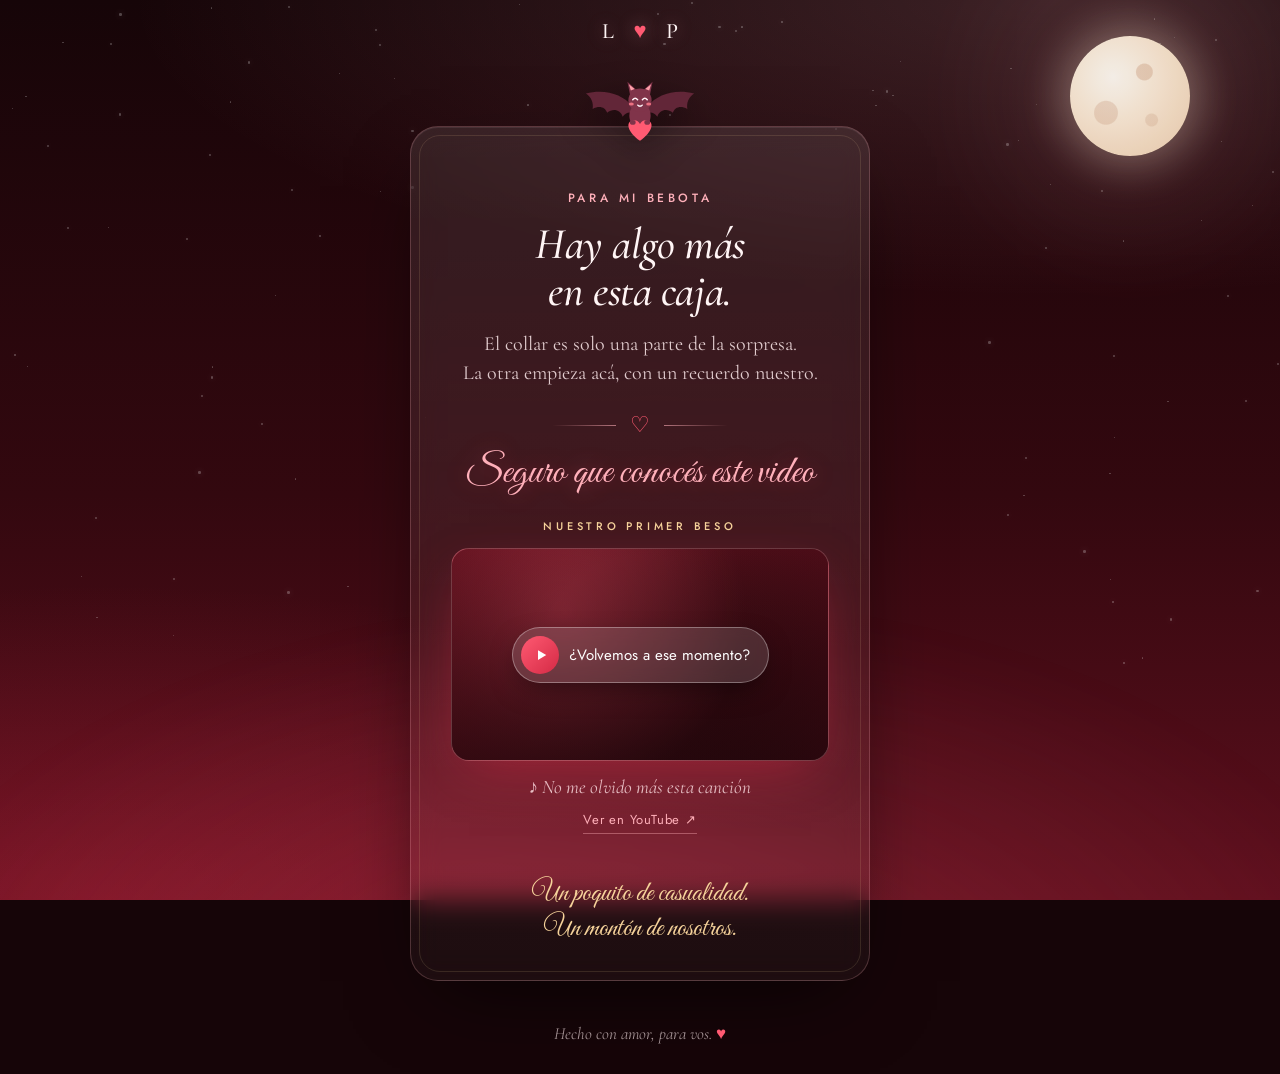
==== commit 17a0ce68: "index.html" ====
--- a/paula/index.html
+++ b/paula/index.html
@@ -77,7 +77,7 @@
             </div>
           </div>
 
-          <p class="quote reveal" style="--i:6">Un poquito de magia. Un montón de vos.</p>
+          <p class="quote reveal" style="--i:6">Un poquito de casualidad. Un montón de nosotros.</p>
         </article>
       </section>
 
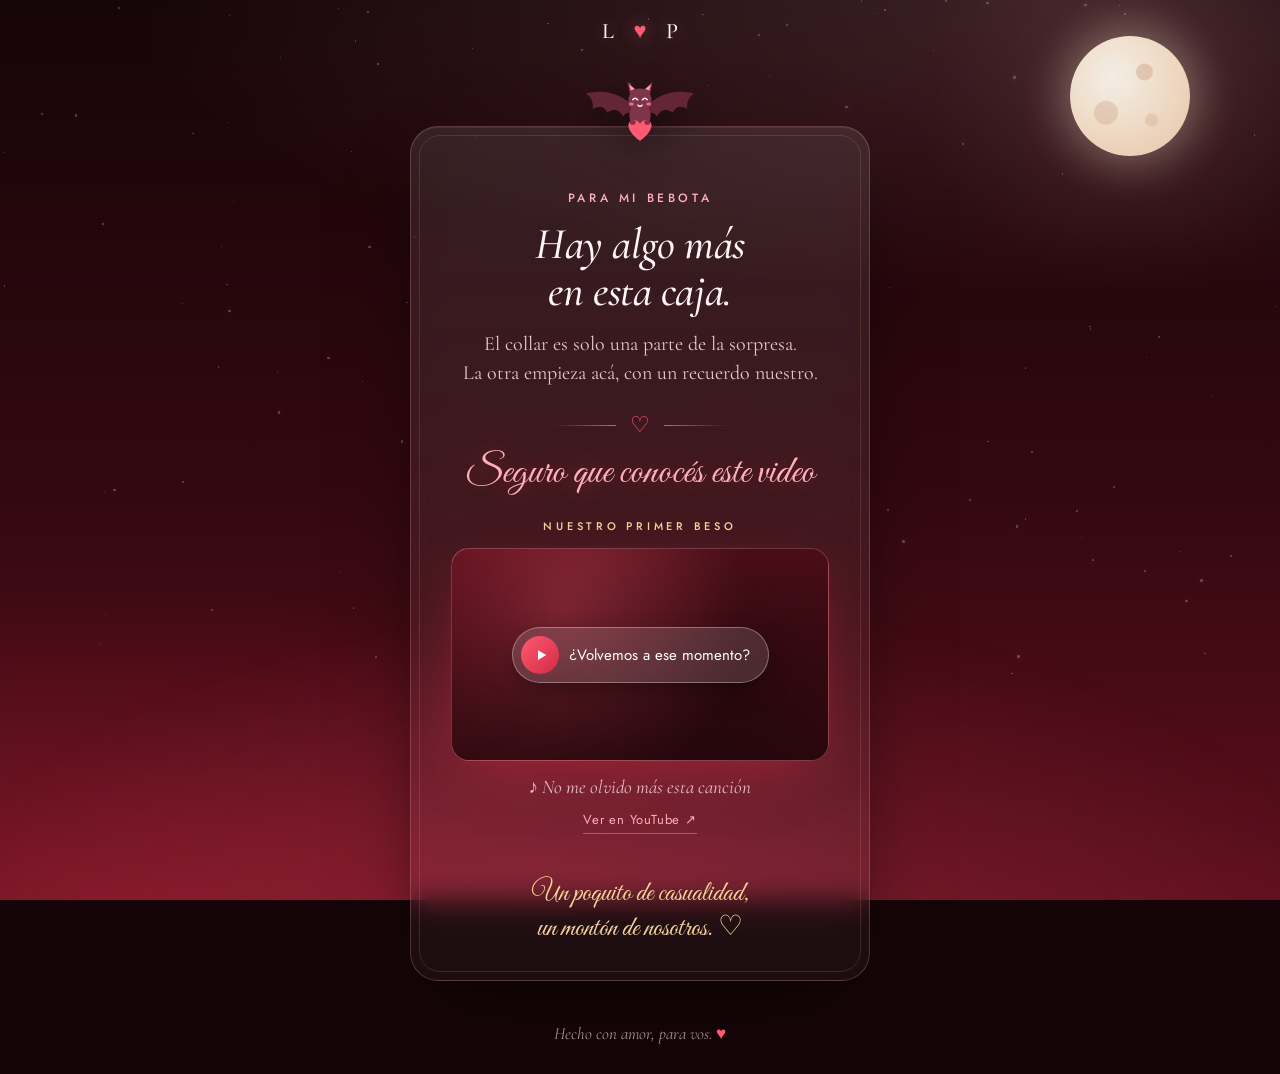
==== commit 115917ff: "Cambiar la frase de la primera pantalla "Un poquito de magia. Un montón de vos." pasa a "Un poquito " ====
--- a/paula/index.html
+++ b/paula/index.html
@@ -77,7 +77,7 @@
             </div>
           </div>
 
-          <p class="quote reveal" style="--i:6">Un poquito de casualidad. Un montón de nosotros.</p>
+          <p class="quote reveal" style="--i:6">Un poquito de casualidad, un montón de nosotros.&nbsp;♡</p>
         </article>
       </section>
 
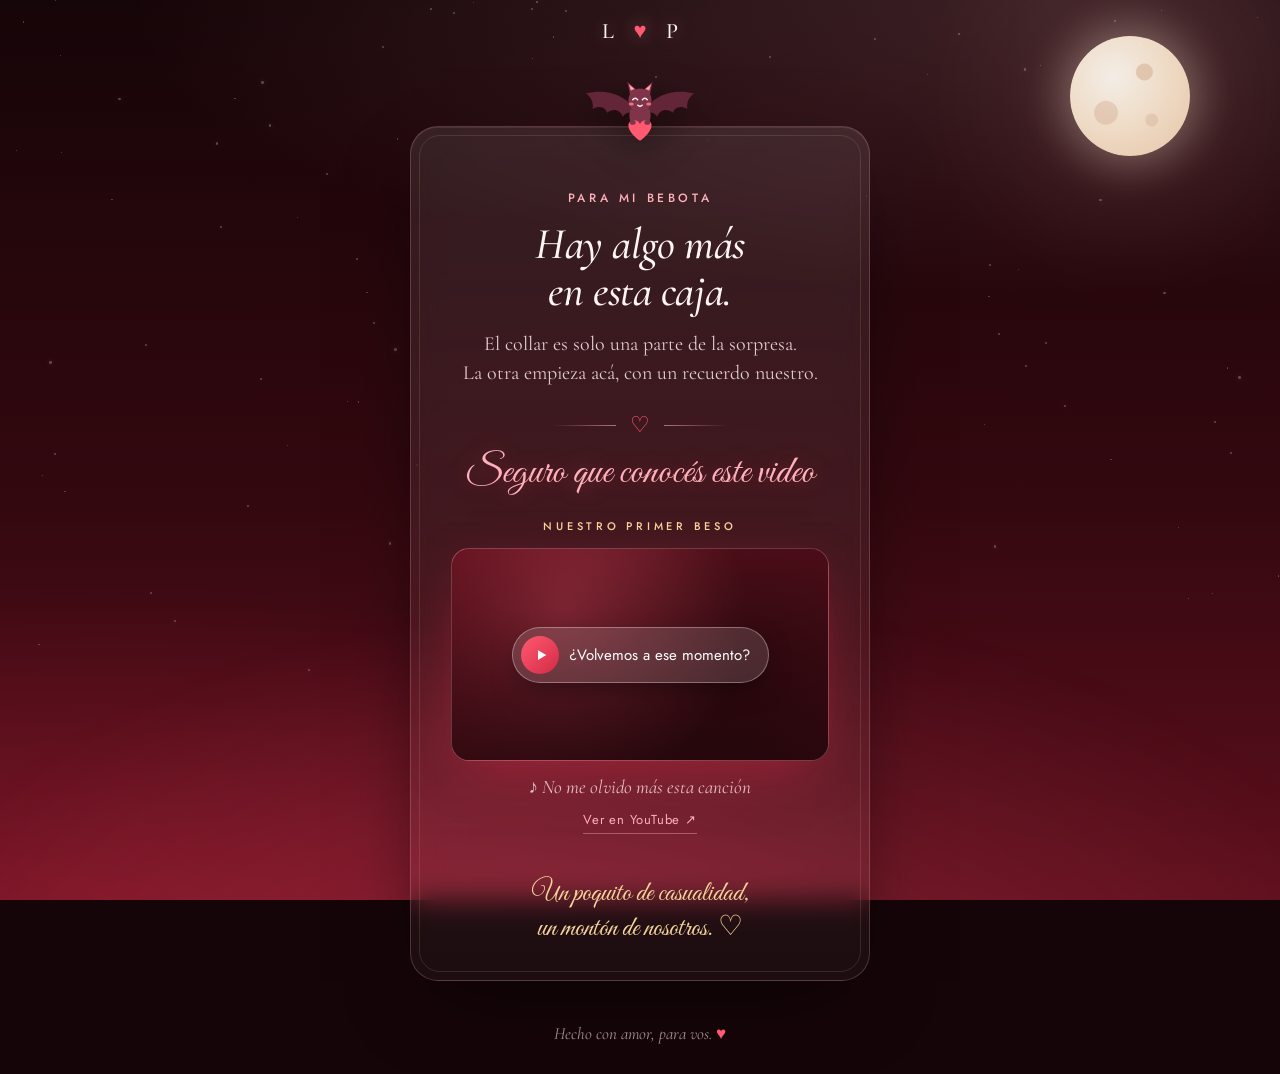
==== commit 0b927d88: "Fijar la fecha de "Novios desde" en el 30 de octubre de 2026 La pantalla final muestra siempre la mi" ====
--- a/paula/index.html
+++ b/paula/index.html
@@ -144,7 +144,7 @@
           <p class="lead reveal" style="--i:2"><span class="line">Qué lindo haberte conocido.</span><span class="line">Y qué lindo todo lo que nos queda por vivir.</span></p>
 
           <p class="signature signature--duo reveal" style="--i:3">Paula &amp; Lisandro</p>
-          <p class="since reveal" id="since" style="--i:4"></p>
+          <p class="since reveal" style="--i:4">Novios desde el 30 de octubre de 2026&nbsp;♡</p>
 
           <p class="eyebrow dedication reveal" style="--i:5">Para mi bebota ♡</p>
 
